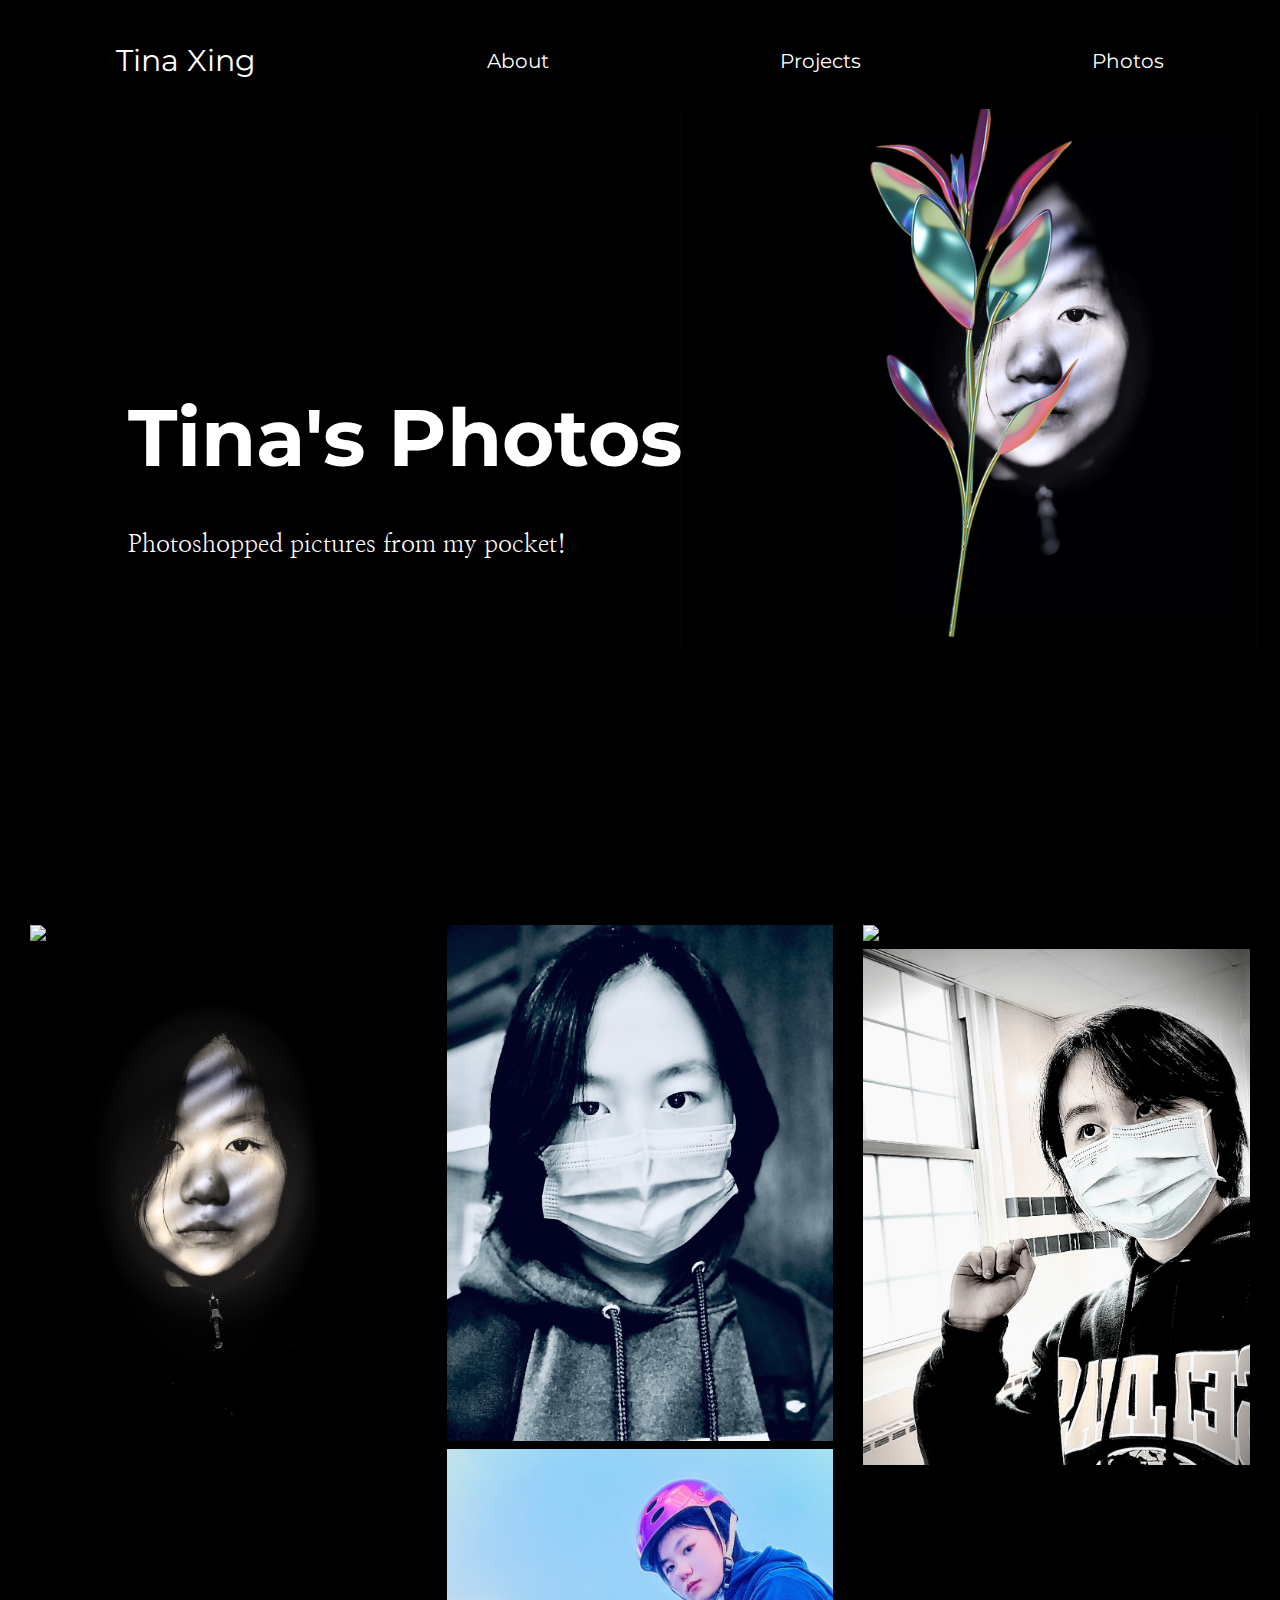
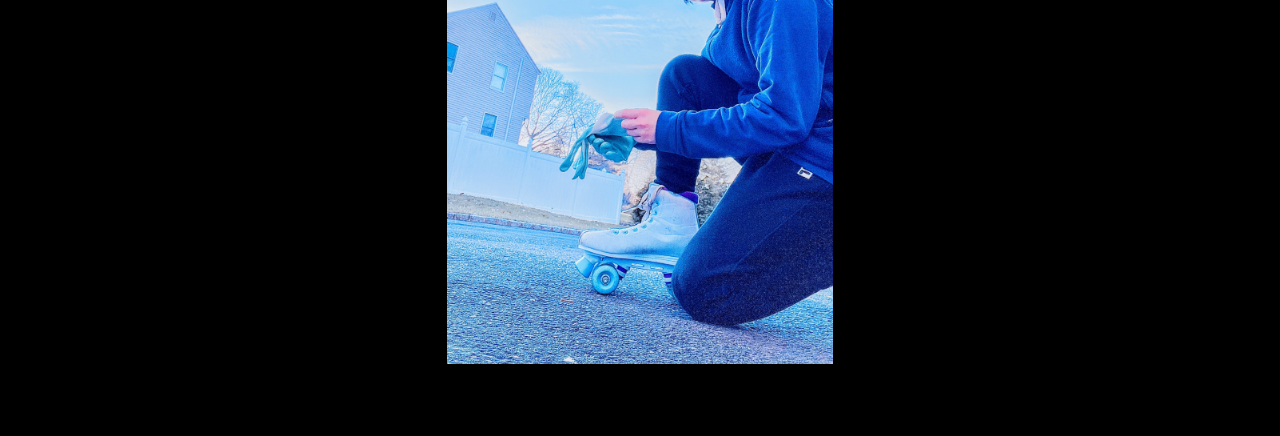
==== photos.html @ 5e697b02 "Add files via upload" ====
<!DOCTYPE html>
<html>

<head>
  <meta charset="utf-8">
  <meta name="viewport" content="width=device-width">
  <title>Tina Xing</title>
  <link href="style.css" rel="stylesheet" type="text/css" />

  <!-- nanum font -->
 <link rel="preconnect" href="https://fonts.googleapis.com">
<link rel="preconnect" href="https://fonts.gstatic.com" crossorigin>
<link href="https://fonts.googleapis.com/css2?family=Nanum+Myeongjo&display=swap" rel="stylesheet">

<link rel="preconnect" href="https://fonts.googleapis.com">
<link rel="preconnect" href="https://fonts.gstatic.com" crossorigin>
<link href="https://fonts.googleapis.com/css2?family=Montserrat:wght@100&display=swap" rel="stylesheet">

  <link rel="preconnect" href="https://fonts.googleapis.com">
<link rel="preconnect" href="https://fonts.gstatic.com" crossorigin>
<link href="https://fonts.googleapis.com/css2?family=EB+Garamond&display=swap" rel="stylesheet">

  <link rel="preconnect" href="https://fonts.googleapis.com">
<link rel="preconnect" href="https://fonts.gstatic.com" crossorigin>
<link href="https://fonts.googleapis.com/css2?family=Nanum+Myeongjo&display=swap" rel="stylesheet">

  
</head>

<body>
  <script src="https://ajax.googleapis.com/ajax/libs/jquery/3.3.1/jquery.min.js"></script> 
  <script src="script.js"></script>

  <div class="container">
      <div class="topnav" style="background-color:rgba(0, 0, 0, 0.8)">
    <a style="font-size: 30px" class="active" href="index.html">Tina Xing</a>
    <a href="#about">About</a>
  <a href="#projects">Projects</a>
  <a href="#photos">Photos</a>
</div>
  </div>

  
  
  <section class="topImage">
    <div class="topImage">
      <div class="banner">
      <h1>Tina's Photos</h1> <br>
      <p> Photoshopped pictures from my pocket! </p>
      <br><br>
    </div>
    </div>
    
  </section>
  
  <section id="about" class="bodytext"> <br><br> <br><br><br><br>

    <div class="site-body">
      <div class="row">
        <div class="column">
        
          <div class="container">
            <img src="photos/bluePinkMe.PNG"> 
            <div class="overlay">
              <div class="text">
                March 7, 2023
              </div>
            </div>
          </div>

          <div class="container">
          <img src="photos/windowDarkMe.png">
          <div class="overlay">
            <div class="text">
              December 25, 2022
            </div>
          </div>
        </div>

        
        </div>
      
        <div class="column">

          <div class="container">
            <img src="photos/blackWhiteMe.jpg">
            <div class="overlay">
              <div class="text">
                December 6, 2022
              </div>
            </div>
          </div>

          <div class="container">
            <img src="photos/rollerSkatingMe.jpeg">
            <div class="overlay">
              <div class="text">
                January 1, 2023
              </div>
            </div>
          </div>

          

     
        
        </div>
        <div class="column">

          <div class="container">
            <img src="photos/fishing.PNG">
            <div class="overlay">
              <div class="text">
                October 18, 2022
              </div>
            </div>
        </div>
          <div class="container">
            <img src="photos/mirrorMe.png">
            <div class="overlay">
              <div class="text">
                January 26, 2023
              </div>
            </div>
          </div>

            
        </div>
      </div>
  </section>

  

  <br><br><br><br>
</body>

</html>


<style>
  .row {
    display: flex;
    flex-wrap: wrap;
    padding: 0 15px;
  }
  
  /* Create 4 equal columns that sits next to each other */
  .column {
    flex: 25%;
    max-width: 33%;
    padding: 0 15px;
  }
  
  .column img {
    margin-top: 8px;
    vertical-align: middle;
    width: 100%;
    display: block;
  }
  
  .container {
    position: relative;
  }
  .text {
    color: white;
    font-size: 20px;
    position: absolute;
    top: 50%;
    left: 50%;
    -webkit-transform: translate(-50%, -50%);
    -ms-transform: translate(-50%, -50%);
    transform: translate(-50%, -50%);
    text-align: center;
    font-family: 'Montserrat', sans-serif;
  }
  
  .overlay {
    position: absolute;
    top: 0;
    bottom: 0;
    left: 0;
    right: 0;
    height: 100%;
    width: 100%;
    opacity: 0;
    transition: .5s ease;
    background-color: black;
  }
  .container:hover .overlay{
    opacity: 0.7; 
  }
  /* Responsive layout - makes 2 column-layout instead of 4 columns */
  @media screen and (max-width: 800px) {
    .column {
      flex: 50%;
      max-width: 50%;
    }
  }

/* Responsive layout - makes the two columns stack on top*/
  @media screen and (max-width: 600px) {
    .column {
      flex: 100%;
      max-width: 100%;
    }
  }
</style>
---- style.css ----
body {
  height: 100%;
  width: 100%;
  color: white;
  background-color: black;
  scroll-behavior: smooth;
}

* {
   margin: 0;
  padding: 0;
}

.container{
  justify-content: flex-start;
  position: sticky;
  top: 0;
  z-index: 999;
}

.topnav{
  overflow: hidden;
  background-color: black;
  display: flex;
	flex-flow: row nowrap;
	justify-content: space-around;
	flex-basis: 100px;
	align-items: center;
	color: #fff;
}

.topnav a{
  text-decoration: none;
  color: white;
  font-family:'Montserrat', sans-erif;
  padding: 3% 5% 2% 5%;
  left: 5%;
  float: left;
  text-align: center;
  font-size: 20px;
  transition: 0.5s;
}
.topnav a:hover{
  border-bottom: 1px solid white;
}

.topImage{
  background-image: url("photo.png");
  background-size: 100%;
  min-height: 700px; 
  background-repeat: no-repeat;
  position: relative;
  background-attachment:  fixed;
}

.banner h1{
  font-size: 80px;
  font-family: 'Montserrat', sans-erif;
  font-weight: light;
  padding-left: 10%;
  background-size: cover;
  position: absolute;
  top: 40%;
}

.banner p{
  font-size: 25px;
  font-family: 'Nanum Myeongjo', serif;
  position: absolute;
  top: 60%;
  padding-left: 10%;
}

.bodytext h2{
  font-size: 50px;
  font-family: 'Montserrat', sans-serif;
  font-weight: lignt;
  padding-right: 50%;
  padding-left: 10%;
}

.bodytext p,a{
  font-size: 20px;
  line-height: 1.5; 
  font-family: 'Nanum Myeongjo', serif;
  padding-left: 50%;
  padding-right: 10%; 

}

button{
  font-family: 'Nanum Myeongjo', serif;
  border: 1px solid white;
  color: white; 
  background-color: black;
  padding: 15px 25px;
  font-size: 20px; 
  transition: 0.5s;
}
button:hover{
  color: black;
  cursor: pointer;
}
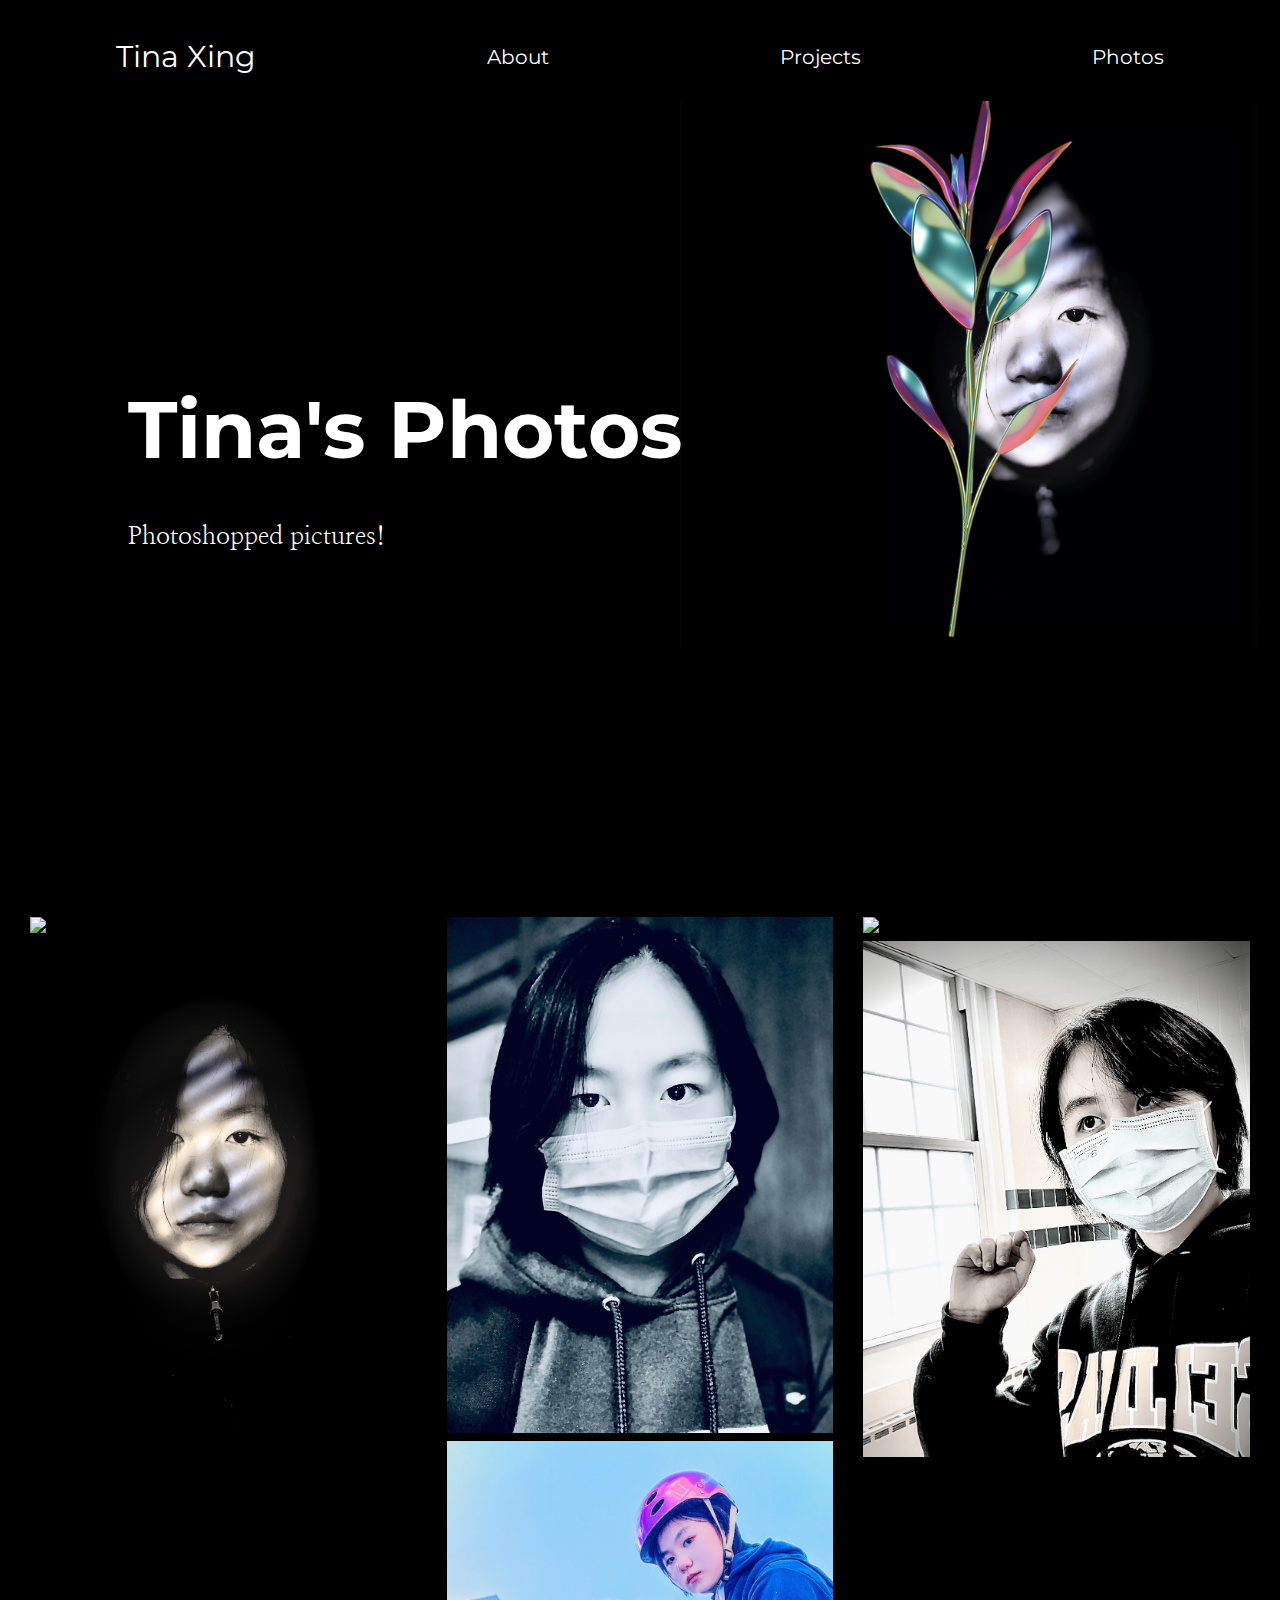
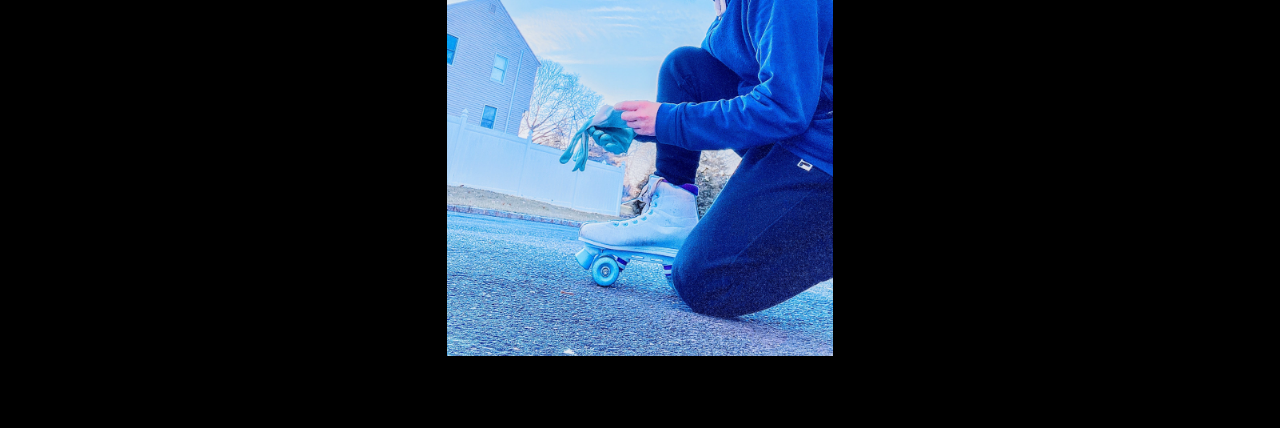
==== commit 40b864a1: "Update photos.html" ====
--- a/photos.html
+++ b/photos.html
@@ -24,36 +24,35 @@
 <link rel="preconnect" href="https://fonts.gstatic.com" crossorigin>
 <link href="https://fonts.googleapis.com/css2?family=Nanum+Myeongjo&display=swap" rel="stylesheet">
 
+    <!-- favicon --> 
+  <link rel="icon" type="image/x-icon" href="favicon.ico">
   
 </head>
 
 <body>
-  <script src="https://ajax.googleapis.com/ajax/libs/jquery/3.3.1/jquery.min.js"></script> 
-  <script src="script.js"></script>
+  
 
   <div class="container">
-      <div class="topnav" style="background-color:rgba(0, 0, 0, 0.8)">
+      <div class="topnav">
     <a style="font-size: 30px" class="active" href="index.html">Tina Xing</a>
-    <a href="#about">About</a>
-  <a href="#projects">Projects</a>
-  <a href="#photos">Photos</a>
+    <a href="index.html#about">About</a>
+  <a href="index.html#projects">Projects</a>
+  <a href="index.html#photos">Photos</a>
 </div>
   </div>
-
-  
   
   <section class="topImage">
     <div class="topImage">
       <div class="banner">
       <h1>Tina's Photos</h1> <br>
-      <p> Photoshopped pictures from my pocket! </p>
+      <p> Photoshopped pictures! </p>
       <br><br>
     </div>
     </div>
     
   </section>
   
-  <section id="about" class="bodytext"> <br><br> <br><br><br><br>
+  <section class="bodytext"> <br><br> <br><br><br><br>
 
     <div class="site-body">
       <div class="row">
@@ -204,4 +203,4 @@
       max-width: 100%;
     }
   }
-</style>+</style>
--- a/style.css
+++ b/style.css
@@ -79,15 +79,34 @@
   padding-left: 10%;
 }
 
-.bodytext p,a{
+.bodytext h3{
+  font-size: 30px;
+  font-family: 'Montserrat', sans-serif;
+  font-weight: lignt;
+  padding-left: 50%;
+  padding-right: 10%;
+}
+
+.bodytext p,audio{
   font-size: 20px;
   line-height: 1.5; 
   font-family: 'Nanum Myeongjo', serif;
   padding-left: 50%;
   padding-right: 10%; 
+  
 
 }
 
+.bodytext a{
+  font-size: 20px;
+  line-height: 1.5; 
+  font-family: 'Nanum Myeongjo', serif;
+}
+
+.buttons{
+  padding-left: 50%;
+  padding-right: 10%; 
+}
 button{
   font-family: 'Nanum Myeongjo', serif;
   border: 1px solid white;
@@ -103,3 +122,5 @@
 }
 
 
+
+
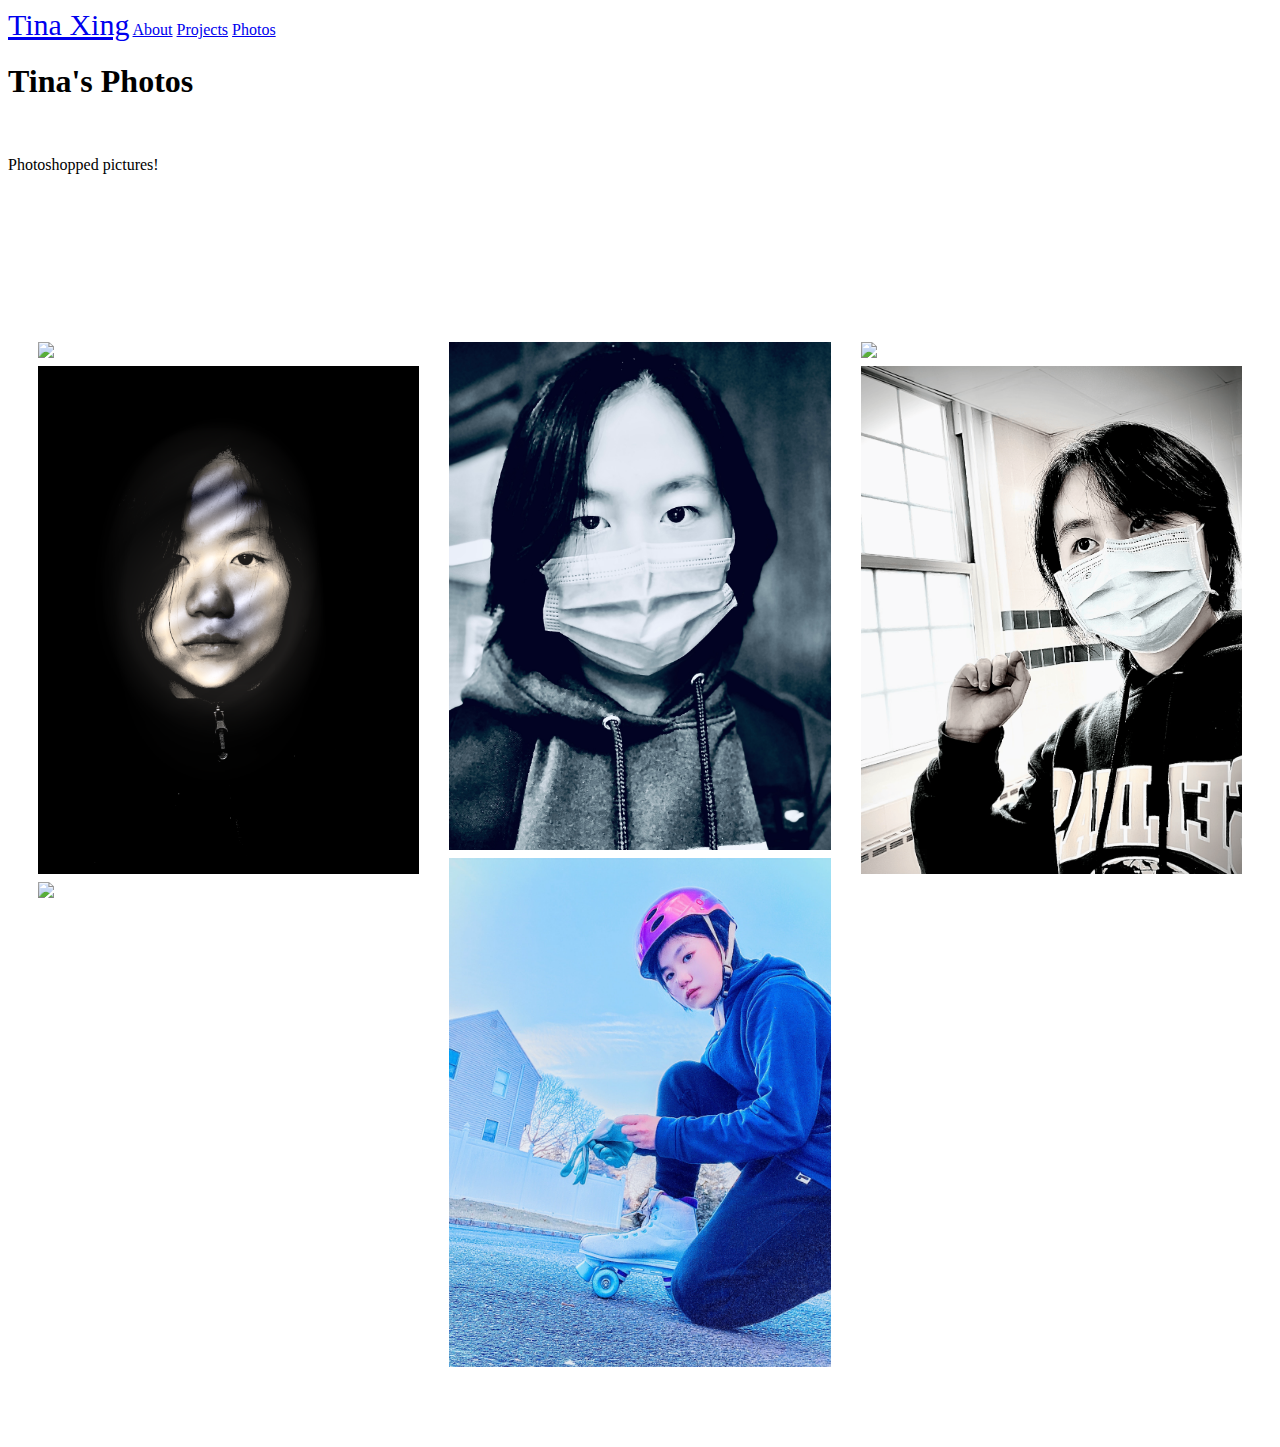
==== commit 9c8e80c4: "Update photos.html" ====
--- a/photos.html
+++ b/photos.html
@@ -76,6 +76,15 @@
           </div>
         </div>
 
+          <div class="container">
+          <img src="photos/cyberEffect.jpeg">
+          <div class="overlay">
+            <div class="text">
+              July 12, 2023
+            </div>
+          </div>
+        </div>
+
         
         </div>
       
@@ -98,9 +107,6 @@
               </div>
             </div>
           </div>
-
-          
-
      
         
         </div>
--- a/style.css
+++ b/style.css
@@ -1,126 +1,215 @@
-body {
-  height: 100%;
-  width: 100%;
-  color: white;
-  background-color: black;
-  scroll-behavior: smooth;
-}
-
-* {
-   margin: 0;
-  padding: 0;
-}
-
-.container{
-  justify-content: flex-start;
-  position: sticky;
-  top: 0;
-  z-index: 999;
-}
-
-.topnav{
-  overflow: hidden;
-  background-color: black;
-  display: flex;
-	flex-flow: row nowrap;
-	justify-content: space-around;
-	flex-basis: 100px;
-	align-items: center;
-	color: #fff;
-}
-
-.topnav a{
-  text-decoration: none;
-  color: white;
-  font-family:'Montserrat', sans-erif;
-  padding: 3% 5% 2% 5%;
-  left: 5%;
-  float: left;
-  text-align: center;
-  font-size: 20px;
-  transition: 0.5s;
-}
-.topnav a:hover{
-  border-bottom: 1px solid white;
-}
-
-.topImage{
-  background-image: url("photo.png");
-  background-size: 100%;
-  min-height: 700px; 
-  background-repeat: no-repeat;
-  position: relative;
-  background-attachment:  fixed;
-}
-
-.banner h1{
-  font-size: 80px;
-  font-family: 'Montserrat', sans-erif;
-  font-weight: light;
-  padding-left: 10%;
-  background-size: cover;
-  position: absolute;
-  top: 40%;
-}
-
-.banner p{
-  font-size: 25px;
-  font-family: 'Nanum Myeongjo', serif;
-  position: absolute;
-  top: 60%;
-  padding-left: 10%;
-}
-
-.bodytext h2{
-  font-size: 50px;
-  font-family: 'Montserrat', sans-serif;
-  font-weight: lignt;
-  padding-right: 50%;
-  padding-left: 10%;
-}
-
-.bodytext h3{
-  font-size: 30px;
-  font-family: 'Montserrat', sans-serif;
-  font-weight: lignt;
-  padding-left: 50%;
-  padding-right: 10%;
-}
-
-.bodytext p,audio{
-  font-size: 20px;
-  line-height: 1.5; 
-  font-family: 'Nanum Myeongjo', serif;
-  padding-left: 50%;
-  padding-right: 10%; 
-  
-
-}
-
-.bodytext a{
-  font-size: 20px;
-  line-height: 1.5; 
-  font-family: 'Nanum Myeongjo', serif;
-}
-
-.buttons{
-  padding-left: 50%;
-  padding-right: 10%; 
-}
-button{
-  font-family: 'Nanum Myeongjo', serif;
-  border: 1px solid white;
-  color: white; 
-  background-color: black;
-  padding: 15px 25px;
-  font-size: 20px; 
-  transition: 0.5s;
-}
-button:hover{
-  color: black;
-  cursor: pointer;
-}
-
-
-
-
+<!DOCTYPE html>
+<html>
+
+<head>
+  <meta charset="utf-8">
+  <meta name="viewport" content="width=device-width">
+  <title>Tina Xing</title>
+  <link href="style.css" rel="stylesheet" type="text/css" />
+
+  <!-- nanum font -->
+ <link rel="preconnect" href="https://fonts.googleapis.com">
+<link rel="preconnect" href="https://fonts.gstatic.com" crossorigin>
+<link href="https://fonts.googleapis.com/css2?family=Nanum+Myeongjo&display=swap" rel="stylesheet">
+
+<link rel="preconnect" href="https://fonts.googleapis.com">
+<link rel="preconnect" href="https://fonts.gstatic.com" crossorigin>
+<link href="https://fonts.googleapis.com/css2?family=Montserrat:wght@100&display=swap" rel="stylesheet">
+
+  <link rel="preconnect" href="https://fonts.googleapis.com">
+<link rel="preconnect" href="https://fonts.gstatic.com" crossorigin>
+<link href="https://fonts.googleapis.com/css2?family=EB+Garamond&display=swap" rel="stylesheet">
+
+  <link rel="preconnect" href="https://fonts.googleapis.com">
+<link rel="preconnect" href="https://fonts.gstatic.com" crossorigin>
+<link href="https://fonts.googleapis.com/css2?family=Nanum+Myeongjo&display=swap" rel="stylesheet">
+
+    <!-- favicon --> 
+  <link rel="icon" type="image/x-icon" href="favicon.ico">
+  
+</head>
+
+<body>
+  
+
+  <div class="container">
+      <div class="topnav">
+    <a style="font-size: 30px" class="active" href="index.html">Tina Xing</a>
+    <a href="index.html#about">About</a>
+  <a href="index.html#projects">Projects</a>
+  <a href="index.html#photos">Photos</a>
+</div>
+  </div>
+  
+  <section class="topImage">
+    <div class="topImage">
+      <div class="banner">
+      <h1>Tina's Photos</h1> <br>
+      <p> Photoshopped pictures! </p>
+      <br><br>
+    </div>
+    </div>
+    
+  </section>
+  
+  <section class="bodytext"> <br><br> <br><br><br><br>
+
+    <div class="site-body">
+      <div class="row">
+        <div class="column">
+        
+          <div class="container">
+            <img src="photos/bluePinkMe.PNG"> 
+            <div class="overlay">
+              <div class="text">
+                March 7, 2023
+              </div>
+            </div>
+          </div>
+
+          <div class="container">
+          <img src="photos/windowDarkMe.png">
+          <div class="overlay">
+            <div class="text">
+              December 25, 2022
+            </div>
+          </div>
+        </div>
+
+          <div class="container">
+          <img src="photos/cyberEffect.jpeg">
+          <div class="overlay">
+            <div class="text">
+              July 12, 2023
+            </div>
+          </div>
+        </div>
+
+        
+        </div>
+      
+        <div class="column">
+
+          <div class="container">
+            <img src="photos/blackWhiteMe.jpg">
+            <div class="overlay">
+              <div class="text">
+                December 6, 2022
+              </div>
+            </div>
+          </div>
+
+          <div class="container">
+            <img src="photos/rollerSkatingMe.jpeg">
+            <div class="overlay">
+              <div class="text">
+                January 1, 2023
+              </div>
+            </div>
+          </div>
+     
+        
+        </div>
+        <div class="column">
+
+          <div class="container">
+            <img src="photos/fishing.PNG">
+            <div class="overlay">
+              <div class="text">
+                October 18, 2022
+              </div>
+            </div>
+        </div>
+          <div class="container">
+            <img src="photos/mirrorMe.png">
+            <div class="overlay">
+              <div class="text">
+                January 26, 2023
+              </div>
+            </div>
+          </div>
+
+            
+        </div>
+      </div>
+  </section>
+
+  
+
+  <br><br><br><br>
+</body>
+
+</html>
+
+
+<style>
+  .row {
+    display: flex;
+    flex-wrap: wrap;
+    padding: 0 15px;
+  }
+  
+  /* Create 4 equal columns that sits next to each other */
+  .column {
+    flex: 25%;
+    max-width: 33%;
+    padding: 0 15px;
+  }
+  
+  .column img {
+    margin-top: 8px;
+    vertical-align: middle;
+    width: 100%;
+    display: block;
+  }
+  
+  .container {
+    position: relative;
+  }
+  .text {
+    color: white;
+    font-size: 20px;
+    position: absolute;
+    top: 50%;
+    left: 50%;
+    -webkit-transform: translate(-50%, -50%);
+    -ms-transform: translate(-50%, -50%);
+    transform: translate(-50%, -50%);
+    text-align: center;
+    font-family: 'Montserrat', sans-serif;
+  }
+  
+  .overlay {
+    position: absolute;
+    top: 0;
+    bottom: 0;
+    left: 0;
+    right: 0;
+    height: 100%;
+    width: 100%;
+    opacity: 0;
+    transition: .5s ease;
+    background-color: black;
+  }
+  .container:hover .overlay{
+    opacity: 0.7; 
+  }
+  /* Responsive layout - makes 2 column-layout instead of 4 columns */
+  @media screen and (max-width: 800px) {
+    .column {
+      flex: 50%;
+      max-width: 50%;
+    }
+  }
+
+/* Responsive layout - makes the two columns stack on top*/
+  @media screen and (max-width: 600px) {
+    .column {
+      flex: 100%;
+      max-width: 100%;
+    }
+  }
+</style>
+
+
+
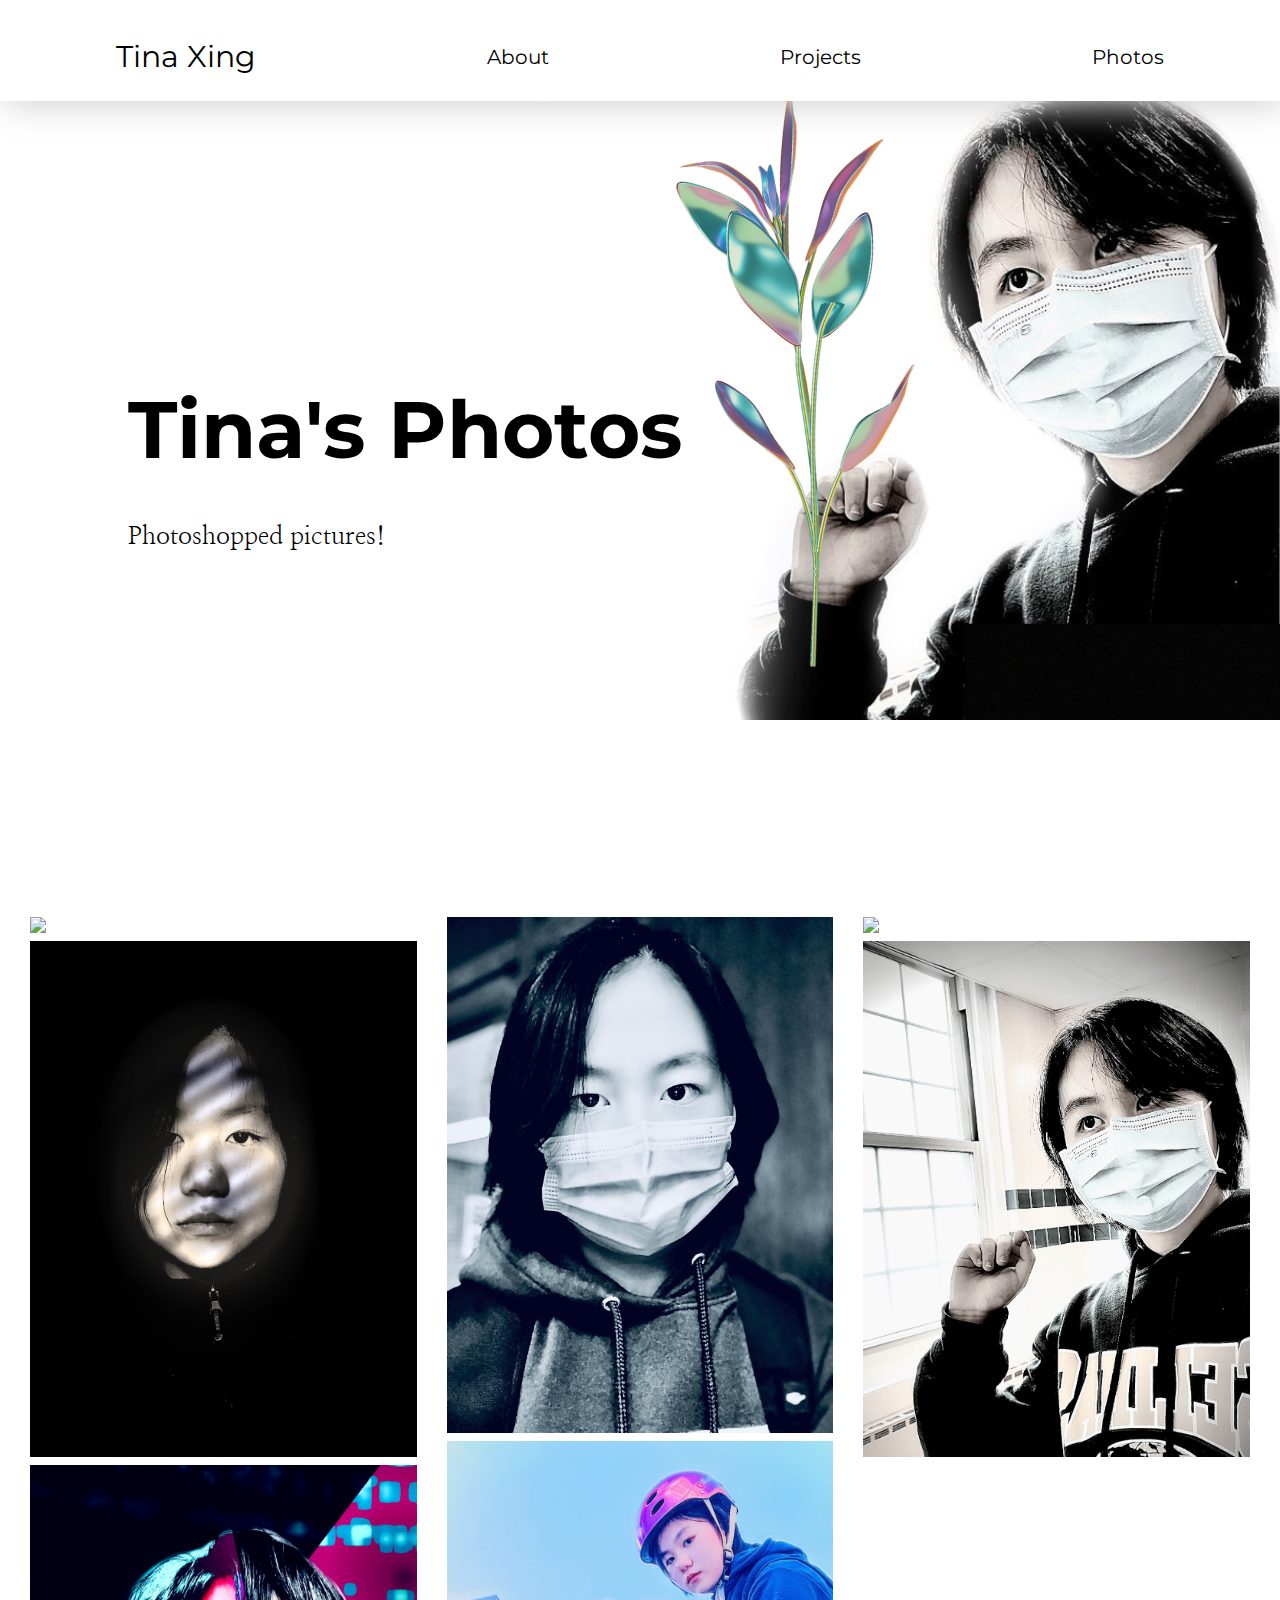
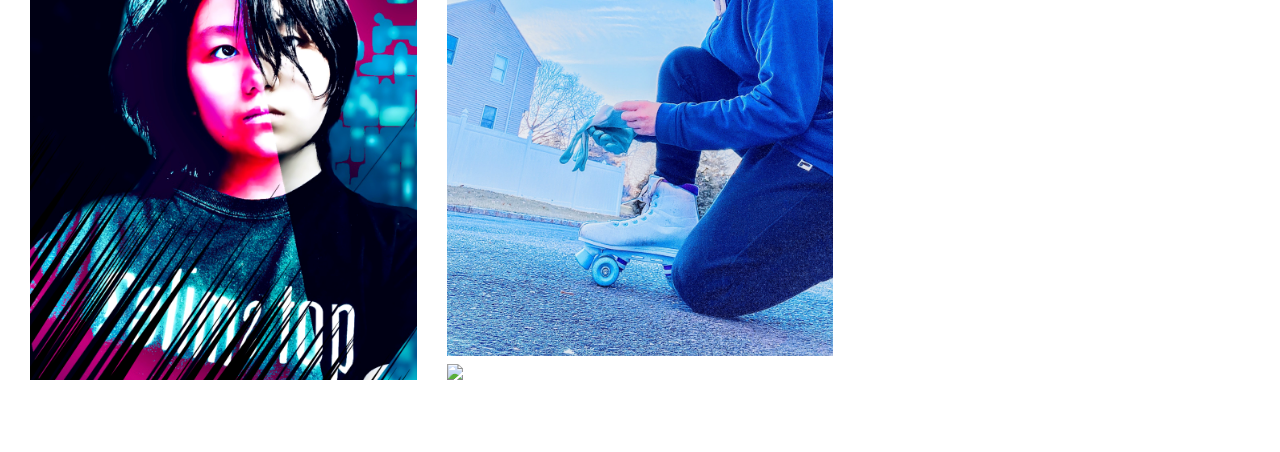
==== commit 82d2eafe: "Update photos.html" ====
--- a/photos.html
+++ b/photos.html
@@ -104,6 +104,15 @@
             <div class="overlay">
               <div class="text">
                 January 1, 2023
+              </div>
+            </div>
+          </div>
+
+          <div class="container">
+            <img src="photos/eyeHole.jpeg">
+            <div class="overlay">
+              <div class="text">
+                July 12, 2023
               </div>
             </div>
           </div>
--- a/style.css
+++ b/style.css
@@ -1,215 +1,132 @@
-<!DOCTYPE html>
-<html>
+body {
+  height: 100%;
+  width: 100%;
+  color: black;
+  background-color: white;
+  scroll-behavior: smooth;
+  overscroll-behavior-y: none;
+}
 
-<head>
-  <meta charset="utf-8">
-  <meta name="viewport" content="width=device-width">
-  <title>Tina Xing</title>
-  <link href="style.css" rel="stylesheet" type="text/css" />
+* {
+   margin: 0;
+  padding: 0;
+}
 
-  <!-- nanum font -->
- <link rel="preconnect" href="https://fonts.googleapis.com">
-<link rel="preconnect" href="https://fonts.gstatic.com" crossorigin>
-<link href="https://fonts.googleapis.com/css2?family=Nanum+Myeongjo&display=swap" rel="stylesheet">
+.container{
+  justify-content: flex-start;
+  position: sticky;
+  top: 0;
+  z-index: 999;
+}
 
-<link rel="preconnect" href="https://fonts.googleapis.com">
-<link rel="preconnect" href="https://fonts.gstatic.com" crossorigin>
-<link href="https://fonts.googleapis.com/css2?family=Montserrat:wght@100&display=swap" rel="stylesheet">
+.topnav{
+  overflow: hidden;
+  z-index: 9999;
+  background-color: white;
+  display: flex;
+	flex-flow: row nowrap;
+	justify-content: space-around;
+	flex-basis: 100px;
+	align-items: center;
+	color: black;
+  box-shadow: 5px 5px 35px #d3d3d3;
+  
+}
 
-  <link rel="preconnect" href="https://fonts.googleapis.com">
-<link rel="preconnect" href="https://fonts.gstatic.com" crossorigin>
-<link href="https://fonts.googleapis.com/css2?family=EB+Garamond&display=swap" rel="stylesheet">
+.topnav a{
+  text-decoration: none;
+  color: black;
+  font-family:'Montserrat', sans-erif;
+  padding: 3% 5% 2% 5%;
+  left: 5%;
+  float: left;
+  text-align: center;
+  font-size: 20px;
+}
+.topnav a:hover{
+  color: grey;
+}
 
-  <link rel="preconnect" href="https://fonts.googleapis.com">
-<link rel="preconnect" href="https://fonts.gstatic.com" crossorigin>
-<link href="https://fonts.googleapis.com/css2?family=Nanum+Myeongjo&display=swap" rel="stylesheet">
+.topImage{
+  background-image: url("download.png");
+  background-size: 100%;
+  min-height: 700px; 
+  background-repeat: no-repeat;
+  position: relative;
+  background-attachment:  fixed;
+}
 
-    <!-- favicon --> 
-  <link rel="icon" type="image/x-icon" href="favicon.ico">
-  
-</head>
+.banner h1{
+  font-size: 80px;
+  font-family: 'Montserrat', sans-erif;
+  font-weight: light;
+  padding-left: 10%;
+  background-size: cover;
+  position: absolute;
+  top: 40%;
+}
 
-<body>
+.banner p{
+  font-size: 25px;
+  font-family: 'Nanum Myeongjo', serif;
+  position: absolute;
+  top: 60%;
+  padding-left: 10%;
+  padding-right: 50%;
+}
+
+.bodytext h2{
+  font-size: 50px;
+  font-family: 'Montserrat', sans-serif;
+  font-weight: lignt;
+  padding-right: 50%;
+  padding-left: 10%;
+}
+
+.bodytext h3{
+  font-size: 30px;
+  font-family: 'Montserrat', sans-serif;
+  font-weight: lignt;
+  padding-left: 50%;
+  padding-right: 10%;
+}
+
+.bodytext p,audio{
+  font-size: 20px;
+  line-height: 1.5; 
+  font-family: 'Nanum Myeongjo', serif;
+  padding-left: 50%;
+  padding-right: 10%; 
   
 
-  <div class="container">
-      <div class="topnav">
-    <a style="font-size: 30px" class="active" href="index.html">Tina Xing</a>
-    <a href="index.html#about">About</a>
-  <a href="index.html#projects">Projects</a>
-  <a href="index.html#photos">Photos</a>
-</div>
-  </div>
-  
-  <section class="topImage">
-    <div class="topImage">
-      <div class="banner">
-      <h1>Tina's Photos</h1> <br>
-      <p> Photoshopped pictures! </p>
-      <br><br>
-    </div>
-    </div>
-    
-  </section>
-  
-  <section class="bodytext"> <br><br> <br><br><br><br>
+}
 
-    <div class="site-body">
-      <div class="row">
-        <div class="column">
-        
-          <div class="container">
-            <img src="photos/bluePinkMe.PNG"> 
-            <div class="overlay">
-              <div class="text">
-                March 7, 2023
-              </div>
-            </div>
-          </div>
+.bodytext a{
+  font-size: 20px;
+  line-height: 1.5; 
+  font-family: 'Nanum Myeongjo', serif;
+}
 
-          <div class="container">
-          <img src="photos/windowDarkMe.png">
-          <div class="overlay">
-            <div class="text">
-              December 25, 2022
-            </div>
-          </div>
-        </div>
-
-          <div class="container">
-          <img src="photos/cyberEffect.jpeg">
-          <div class="overlay">
-            <div class="text">
-              July 12, 2023
-            </div>
-          </div>
-        </div>
-
-        
-        </div>
-      
-        <div class="column">
-
-          <div class="container">
-            <img src="photos/blackWhiteMe.jpg">
-            <div class="overlay">
-              <div class="text">
-                December 6, 2022
-              </div>
-            </div>
-          </div>
-
-          <div class="container">
-            <img src="photos/rollerSkatingMe.jpeg">
-            <div class="overlay">
-              <div class="text">
-                January 1, 2023
-              </div>
-            </div>
-          </div>
-     
-        
-        </div>
-        <div class="column">
-
-          <div class="container">
-            <img src="photos/fishing.PNG">
-            <div class="overlay">
-              <div class="text">
-                October 18, 2022
-              </div>
-            </div>
-        </div>
-          <div class="container">
-            <img src="photos/mirrorMe.png">
-            <div class="overlay">
-              <div class="text">
-                January 26, 2023
-              </div>
-            </div>
-          </div>
-
-            
-        </div>
-      </div>
-  </section>
-
-  
-
-  <br><br><br><br>
-</body>
-
-</html>
-
-
-<style>
-  .row {
-    display: flex;
-    flex-wrap: wrap;
-    padding: 0 15px;
-  }
-  
-  /* Create 4 equal columns that sits next to each other */
-  .column {
-    flex: 25%;
-    max-width: 33%;
-    padding: 0 15px;
-  }
-  
-  .column img {
-    margin-top: 8px;
-    vertical-align: middle;
-    width: 100%;
-    display: block;
-  }
-  
-  .container {
-    position: relative;
-  }
-  .text {
-    color: white;
-    font-size: 20px;
-    position: absolute;
-    top: 50%;
-    left: 50%;
-    -webkit-transform: translate(-50%, -50%);
-    -ms-transform: translate(-50%, -50%);
-    transform: translate(-50%, -50%);
-    text-align: center;
-    font-family: 'Montserrat', sans-serif;
-  }
-  
-  .overlay {
-    position: absolute;
-    top: 0;
-    bottom: 0;
-    left: 0;
-    right: 0;
-    height: 100%;
-    width: 100%;
-    opacity: 0;
-    transition: .5s ease;
-    background-color: black;
-  }
-  .container:hover .overlay{
-    opacity: 0.7; 
-  }
-  /* Responsive layout - makes 2 column-layout instead of 4 columns */
-  @media screen and (max-width: 800px) {
-    .column {
-      flex: 50%;
-      max-width: 50%;
-    }
-  }
-
-/* Responsive layout - makes the two columns stack on top*/
-  @media screen and (max-width: 600px) {
-    .column {
-      flex: 100%;
-      max-width: 100%;
-    }
-  }
-</style>
+.buttons{
+  padding-left: 50%;
+  padding-right: 10%; 
+}
+button{
+  font-family: 'Nanum Myeongjo', serif;
+  border: 1px solid black;
+  color: black; 
+  background-color: white;
+  padding: 15px 25px;
+  font-size: 20px; 
+  transition: 0.5s;
+}
+button:hover{
+  color: white;
+  cursor: pointer;
+  background-color: black;
+}
 
 
 
+
+
